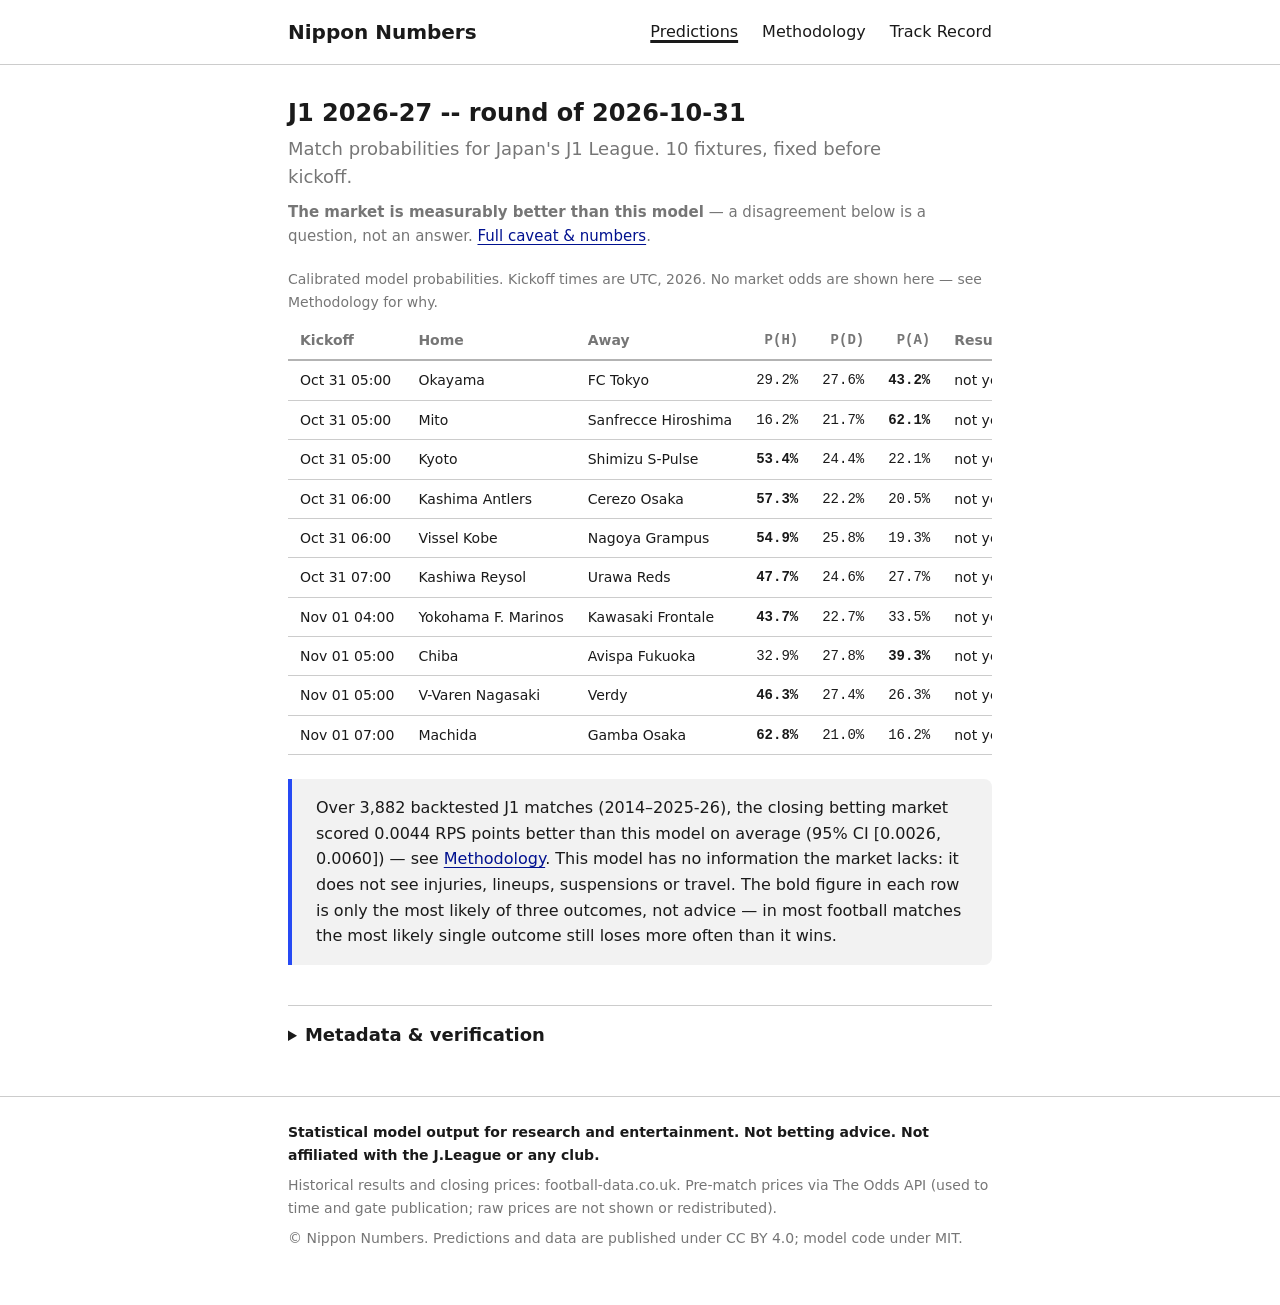
==== site/index.html @ a28feed7 "site: rebuild for the new round" ====
<!doctype html>
<html lang="en">
<head>
<meta charset="utf-8">
<meta name="viewport" content="width=device-width, initial-scale=1">
<title>J1 2026-27 -- round of 2026-10-31 · Nippon Numbers</title>
<meta name="description" content="Pre-kickoff win/draw/loss probabilities for J1 2026-27 -- round of 2026-10-31, fixed before the matches were played and never edited afterwards.">
<link rel="stylesheet" href="style.css">
</head>
<body>
<header class="site-header">
  <div class="wrap">
    <a class="brand" href="index.html">Nippon Numbers</a>
    <nav aria-label="Main">
      <ul class="site-nav">
        <li><a href="index.html" aria-current="page">Predictions</a></li>
        <li><a href="methodology.html">Methodology</a></li>
        <li><a href="record.html">Track Record</a></li>
      </ul>
    </nav>
  </div>
</header>
<main>
  <div class="wrap">

<h1 class="page-title">J1 2026-27 -- round of 2026-10-31</h1>
<p class="lede">Match probabilities for Japan's J1 League. 10 fixtures, fixed before kickoff.
<span class="callout--inline"><strong>The market is measurably better than this model</strong> &mdash; a disagreement below is a question, not an answer. <a href="methodology.html">Full caveat &amp; numbers</a>.</span></p>
<div class="table-scroll">
<table>
<caption>Calibrated model probabilities. Kickoff times are UTC, 2026. No market odds are shown here &mdash; see Methodology for why.</caption>
<thead>
<tr>
  <th scope="col">Kickoff</th>
  <th scope="col">Home</th>
  <th scope="col">Away</th>
  <th scope="col" class="num">P(H)</th>
  <th scope="col" class="num">P(D)</th>
  <th scope="col" class="num">P(A)</th>
  <th scope="col">Result</th>
</tr>
</thead>
<tbody>
<tr>
  <td>Oct 31 05:00</td>
  <td>Okayama</td>
  <td>FC Tokyo</td>
  <td class="num">29.2%</td>
  <td class="num">27.6%</td>
  <td class="num num--max">43.2%</td>
  <td>
    not yet played
  </td>
</tr>
<tr>
  <td>Oct 31 05:00</td>
  <td>Mito</td>
  <td>Sanfrecce Hiroshima</td>
  <td class="num">16.2%</td>
  <td class="num">21.7%</td>
  <td class="num num--max">62.1%</td>
  <td>
    not yet played
  </td>
</tr>
<tr>
  <td>Oct 31 05:00</td>
  <td>Kyoto</td>
  <td>Shimizu S-Pulse</td>
  <td class="num num--max">53.4%</td>
  <td class="num">24.4%</td>
  <td class="num">22.1%</td>
  <td>
    not yet played
  </td>
</tr>
<tr>
  <td>Oct 31 06:00</td>
  <td>Kashima Antlers</td>
  <td>Cerezo Osaka</td>
  <td class="num num--max">57.3%</td>
  <td class="num">22.2%</td>
  <td class="num">20.5%</td>
  <td>
    not yet played
  </td>
</tr>
<tr>
  <td>Oct 31 06:00</td>
  <td>Vissel Kobe</td>
  <td>Nagoya Grampus</td>
  <td class="num num--max">54.9%</td>
  <td class="num">25.8%</td>
  <td class="num">19.3%</td>
  <td>
    not yet played
  </td>
</tr>
<tr>
  <td>Oct 31 07:00</td>
  <td>Kashiwa Reysol</td>
  <td>Urawa Reds</td>
  <td class="num num--max">47.7%</td>
  <td class="num">24.6%</td>
  <td class="num">27.7%</td>
  <td>
    not yet played
  </td>
</tr>
<tr>
  <td>Nov 01 04:00</td>
  <td>Yokohama F. Marinos</td>
  <td>Kawasaki Frontale</td>
  <td class="num num--max">43.7%</td>
  <td class="num">22.7%</td>
  <td class="num">33.5%</td>
  <td>
    not yet played
  </td>
</tr>
<tr>
  <td>Nov 01 05:00</td>
  <td>Chiba</td>
  <td>Avispa Fukuoka</td>
  <td class="num">32.9%</td>
  <td class="num">27.8%</td>
  <td class="num num--max">39.3%</td>
  <td>
    not yet played
  </td>
</tr>
<tr>
  <td>Nov 01 05:00</td>
  <td>V-Varen Nagasaki</td>
  <td>Verdy</td>
  <td class="num num--max">46.3%</td>
  <td class="num">27.4%</td>
  <td class="num">26.3%</td>
  <td>
    not yet played
  </td>
</tr>
<tr>
  <td>Nov 01 07:00</td>
  <td>Machida</td>
  <td>Gamba Osaka</td>
  <td class="num num--max">62.8%</td>
  <td class="num">21.0%</td>
  <td class="num">16.2%</td>
  <td>
    not yet played
  </td>
</tr>
</tbody>
</table>
</div>


<div class="callout">
  <p>Over 3,882 backtested J1 matches (2014&ndash;2025-26), the closing betting market scored 0.0044 RPS points better than this model on average (95% CI [0.0026, 0.0060]) &mdash; see <a href="methodology.html">Methodology</a>. This model has no information the market lacks: it does not see injuries, lineups, suspensions or travel. The bold figure in each row is only the most likely of three outcomes, not advice &mdash; in most football matches the most likely single outcome still loses more often than it wins.</p>
</div>

<details class="meta-details">
  <summary><h2>Metadata &amp; verification</h2></summary>

  <dl class="meta">
    <dt>Published (UTC)</dt><dd>2026-10-29 09:15 UTC</dd>
    <dt>Trained as of (UTC)</dt><dd>2026-10-29 09:15 UTC</dd>
    <dt>Model version</dt><dd>footy-ev-phase2-dc-tb-v1</dd>
    <dt>params_hash</dt><dd>ea317b1dbde414553b28ff026b02ecdc2ba3b088e5d242b6cff416d721ed3f7f</dd>
    <dt>File SHA-256</dt><dd>1524119309dd2db49e1fa998d2854b8e7589a20c66ff863aa965571010764156</dd>
    <dt>Market snapshot SHA-256</dt><dd>e24027e794e6a63579021c7246717bdf58c4a7eb32b53820f5a111929600a16f</dd>
    <dt>Training window</dt><dd>1872 matches, 29 teams, since 2021</dd>
    <dt>Publish gate</dt>
    <dd>
      <span class="badge badge--ok">PASS</span>
    </dd>
  </dl>

  <h3>How to verify</h3>
  <p>
    This file is committed as <code>predictions/j1_2026_2026-10-31.json</code> in the project's
    git repository, with the SHA-256 shown above. On its own, a git commit
    timestamp is <strong>not</strong> strong third-party evidence that a
    prediction existed before kickoff &mdash; the author can set it to any date.
    Independent timestamping (OpenTimestamps), Wayback Machine archiving and a
    GitHub Actions server-time witness are part of this project's published
    plan for closing that gap (design document, section&nbsp;3) and are not yet
    wired into this build. Until they are, verify what you can today: recompute
    the SHA-256 of the committed file yourself and confirm it matches the value
    above, and read the raw JSON &mdash; nothing on this page is derived from
    anything else.
  </p>
</details>

  </div>
</main>
<footer class="site-footer">
  <div class="wrap">
    <p class="disclaimer">Statistical model output for research and entertainment. Not betting advice. Not affiliated with the J.League or any club.</p>
    <p class="attribution">Historical results and closing prices: football-data.co.uk. Pre-match prices via The Odds API (used to time and gate publication; raw prices are not shown or redistributed).</p>
    <p>&copy; Nippon Numbers. Predictions and data are published under CC BY 4.0; model code under MIT.</p>
  </div>
</footer>
</body>
</html>
---- site/style.css ----
/*
 * Nippon Numbers -- hand-written CSS, no framework (DESIGN_SITE.md 2.1).
 *
 * The custom-property block below transcribes a subset of the Digital
 * Agency (デジタル庁) Design System tokens -- color primitives, semantic
 * success/error/warning colors, font family, font-size/line-height scale,
 * border-radius scale and the focus-visible treatment -- from
 * @digital-go-jp/design-tokens and design-system-example-components-html
 * (both MIT licensed; see THIRD_PARTY_NOTICES.md at the repo root). Chosen
 * for its accessibility-first, high-contrast character, which reads as
 * "trustworthy and legible" rather than decorative -- the same register
 * this site's honesty-over-marketing positioning needs (DESIGN_SITE.md
 * 1.1). Nothing here reuses any Digital Agency logo, emblem or "government
 * site" chrome -- only the raw design tokens.
 *
 * Semantic role variables (surface/text/border/link roles below the token
 * block) and the dark-mode remap are this project's own -- the DADS token
 * package ships primitives, not a public light/dark role system.
 */

:root {
  /* -- DADS primitives (subset actually used) ------------------------- */
  --dads-blue-50: #e8f1fe;
  --dads-blue-100: #d9e6ff;
  --dads-blue-200: #c5d7fb;
  --dads-blue-300: #9db7f9;
  --dads-blue-700: #264af4;
  --dads-blue-800: #0031d8;
  --dads-blue-900: #0017c1;
  --dads-blue-1000: #00118f;
  --dads-light-blue-300: #97d3ff;
  --dads-light-blue-400: #57b8ff;
  --dads-magenta-900: #8b008b;
  --dads-orange-800: #c74700;
  --dads-yellow-300: #ffd43d;
  --dads-green-600: #259d63;
  --dads-green-800: #197a4b;
  --dads-red-800: #ec0000;
  --dads-red-900: #ce0000;
  --dads-white: #ffffff;
  --dads-black: #000000;
  --dads-gray-50: #f2f2f2;
  --dads-gray-100: #e6e6e6;
  --dads-gray-200: #cccccc;
  --dads-gray-300: #b3b3b3;
  --dads-gray-536: #767676; /* WCAG AA (4.5:1) minimum-contrast gray on white */
  --dads-gray-700: #4d4d4d;
  --dads-gray-800: #333333;
  --dads-gray-900: #1a1a1a;

  --font-family-sans: "Noto Sans", -apple-system, BlinkMacSystemFont, "Segoe UI",
    system-ui, "Hiragino Sans", sans-serif;
  --font-family-mono: "Noto Sans Mono", ui-monospace, SFMono-Regular, Menlo, Consolas,
    monospace;

  --font-size-14: 0.875rem;
  --font-size-16: 1rem;
  --font-size-18: 1.125rem;
  --font-size-20: 1.25rem;
  --font-size-24: 1.5rem;
  --font-size-28: 1.75rem;
  --font-size-32: 2rem;
  --font-size-36: 2.25rem;

  --line-height-140: 1.4;
  --line-height-150: 1.5;
  --line-height-160: 1.6;
  --line-height-170: 1.7;

  --radius-4: 0.25rem;
  --radius-8: 0.5rem;
  --radius-12: 0.75rem;

  --elevation-1: 0 2px 8px 1px rgba(0, 0, 0, 0.1), 0 1px 5px 0 rgba(0, 0, 0, 0.3);

  /* -- spacing scale (this project's own, not a published DADS token) - */
  --space-1: 0.25rem;
  --space-2: 0.5rem;
  --space-3: 0.75rem;
  --space-4: 1rem;
  --space-6: 1.5rem;
  --space-8: 2rem;
  --space-12: 3rem;

  /* -- semantic roles (light, default) --------------------------------- */
  --color-bg: var(--dads-white);
  --color-surface: var(--dads-gray-50);
  --color-surface-raised: var(--dads-white);
  --color-text: var(--dads-gray-900);
  --color-text-muted: var(--dads-gray-536);
  --color-border: var(--dads-gray-200);
  --color-border-strong: var(--dads-gray-300);
  --color-link: var(--dads-blue-1000);
  --color-link-hover: var(--dads-blue-900);
  --color-link-visited: var(--dads-magenta-900);
  --color-link-active: var(--dads-orange-800);
  --color-accent: var(--dads-blue-700);
  --color-success: var(--dads-green-800);
  --color-error: var(--dads-red-900);
  --color-warning-bg: #fff8e0;
  --color-warning-text: #6e5600;
  --color-focus-ring: var(--dads-black);
  --color-focus-bg: var(--dads-yellow-300);
  --shadow-card: var(--elevation-1);
}

@media (prefers-color-scheme: dark) {
  :root:not([data-theme="light"]) {
    --color-bg: #16181c;
    --color-surface: #1f2226;
    --color-surface-raised: #24272c;
    --color-text: #f0f0f0;
    --color-text-muted: #b3b3b3;
    --color-border: #3a3d42;
    --color-border-strong: #4d4d4d;
    --color-link: var(--dads-light-blue-300);
    --color-link-hover: var(--dads-light-blue-400);
    --color-link-visited: #d9a3ff;
    --color-link-active: #ffb066;
    --color-accent: var(--dads-light-blue-300);
    --color-success: #6bd19b;
    --color-error: #ff9c9c;
    --color-warning-bg: #3a3216;
    --color-warning-text: #f5dd8f;
    --color-focus-ring: var(--dads-white);
    --shadow-card: none;
  }
}

*,
*::before,
*::after {
  box-sizing: border-box;
}

html {
  font-family: var(--font-family-sans);
  color-scheme: light dark;
}

body {
  margin: 0;
  background: var(--color-bg);
  color: var(--color-text);
  font-size: var(--font-size-16);
  line-height: var(--line-height-160);
  -webkit-font-smoothing: antialiased;
}

/* WCAG 2.4.7-conformant focus style, transcribed from DADS's
   :focus-visible rule (4px solid ring + offset + yellow halo). */
:focus-visible {
  outline: 4px solid var(--color-focus-ring);
  outline-offset: 2px;
  border-radius: var(--radius-4);
  box-shadow: 0 0 0 2px var(--color-focus-bg);
}

a {
  color: var(--color-link);
  text-decoration: underline;
  text-decoration-thickness: 0.0625rem;
  text-underline-offset: 0.1875rem;
}

a:visited {
  color: var(--color-link-visited);
}

a:hover {
  color: var(--color-link-hover);
  text-decoration-thickness: 0.1875rem;
}

a:active {
  color: var(--color-link-active);
}

h1,
h2,
h3 {
  line-height: var(--line-height-140);
  font-weight: 700;
}

h1 {
  font-size: var(--font-size-32);
  margin: 0 0 var(--space-2);
}

h2 {
  font-size: var(--font-size-24);
  margin: var(--space-8) 0 var(--space-3);
}

h3 {
  font-size: var(--font-size-18);
  margin: var(--space-6) 0 var(--space-2);
}

p {
  margin: 0 0 var(--space-4);
}

code,
pre,
.mono {
  font-family: var(--font-family-mono);
  font-size: 0.9em;
}

.wrap {
  max-width: 46rem;
  margin: 0 auto;
  padding: 0 var(--space-4);
}

/* -- header / nav ------------------------------------------------------ */
.site-header {
  border-bottom: 1px solid var(--color-border);
}

.site-header .wrap {
  display: flex;
  flex-wrap: wrap;
  align-items: center;
  justify-content: space-between;
  gap: var(--space-3);
  padding-top: var(--space-4);
  padding-bottom: var(--space-4);
}

.brand {
  font-weight: 700;
  font-size: var(--font-size-20);
  color: var(--color-text);
  text-decoration: none;
}

.brand:hover {
  color: var(--color-text);
  text-decoration: underline;
}

.site-nav {
  display: flex;
  gap: var(--space-6);
  list-style: none;
  margin: 0;
  padding: 0;
}

.site-nav a {
  color: var(--color-text);
  text-decoration: none;
  font-size: var(--font-size-16);
}

.site-nav a:hover,
.site-nav a[aria-current="page"] {
  text-decoration: underline;
  text-decoration-thickness: 0.1875rem;
}

/* -- main content -------------------------------------------------------*/
main {
  padding: var(--space-8) 0 var(--space-12);
}

.lede {
  font-size: var(--font-size-18);
  color: var(--color-text-muted);
  max-width: 40rem;
}

.card {
  background: var(--color-surface-raised);
  border: 1px solid var(--color-border);
  border-radius: var(--radius-8);
  box-shadow: var(--shadow-card);
  padding: var(--space-6);
  margin: var(--space-6) 0;
}

.card--muted {
  background: var(--color-surface);
  box-shadow: none;
}

.callout {
  border-left: 4px solid var(--color-accent);
  background: var(--color-surface);
  padding: var(--space-4) var(--space-6);
  margin: var(--space-6) 0;
  border-radius: 0 var(--radius-8) var(--radius-8) 0;
}

.callout p:last-child {
  margin-bottom: 0;
}

.notice {
  border-left: 4px solid var(--color-warning-text);
  background: var(--color-warning-bg);
  color: var(--color-warning-text);
  padding: var(--space-4) var(--space-6);
  margin: var(--space-6) 0;
  border-radius: 0 var(--radius-8) var(--radius-8) 0;
}

.notice a {
  color: inherit;
}

.badge {
  display: inline-block;
  font-size: var(--font-size-14);
  font-weight: 700;
  padding: 0.125rem var(--space-2);
  border-radius: var(--radius-4);
  border: 1px solid currentColor;
}

.badge--ok {
  color: var(--color-success);
}

.badge--warn {
  color: var(--color-warning-text);
}

/* -- tables -------------------------------------------------------------*/
.table-scroll {
  overflow-x: auto;
  margin: var(--space-4) 0;
}

table {
  border-collapse: collapse;
  width: 100%;
  font-size: var(--font-size-14);
}

caption {
  text-align: left;
  font-size: var(--font-size-14);
  color: var(--color-text-muted);
  margin-bottom: var(--space-2);
}

th,
td {
  text-align: left;
  padding: var(--space-2) var(--space-3);
  border-bottom: 1px solid var(--color-border);
  white-space: nowrap;
}

th {
  font-weight: 700;
  color: var(--color-text-muted);
  border-bottom: 2px solid var(--color-border-strong);
}

td.num,
th.num {
  text-align: right;
  font-family: var(--font-family-mono);
}

/* -- metadata key/value list --------------------------------------------*/
dl.meta {
  display: grid;
  grid-template-columns: max-content 1fr;
  gap: var(--space-2) var(--space-4);
  margin: var(--space-4) 0;
  font-size: var(--font-size-14);
}

dl.meta dt {
  color: var(--color-text-muted);
}

dl.meta dd {
  margin: 0;
  font-family: var(--font-family-mono);
  overflow-wrap: anywhere;
}

/* -- footer ---------------------------------------------------------- */
.site-footer {
  border-top: 1px solid var(--color-border);
  padding: var(--space-6) 0 var(--space-12);
  color: var(--color-text-muted);
  font-size: var(--font-size-14);
}

.site-footer p {
  margin: 0 0 var(--space-2);
}

.site-footer .disclaimer {
  font-weight: 700;
  color: var(--color-text);
}

@media (max-width: 30rem) {
  h1 {
    font-size: var(--font-size-28);
  }
}

/* Collapsed metadata block at the foot of the predictions page */
.meta-details { margin-top: 2.5rem; border-top: 1px solid var(--color-border, #767676); padding-top: 1rem; }
.meta-details summary { cursor: pointer; }
.meta-details summary h2 { display: inline; font-size: 1.125rem; }

/* Fixtures-first layout: compact header, table is the hero */
.page-title { font-size: 1.5rem; margin-bottom: 0.25rem; }
.lede { margin-bottom: 1.25rem; }
.callout--inline { display: block; margin-top: 0.5rem; font-size: 0.9375rem; }
.num--max { font-weight: 700; background: rgba(255, 255, 255, 0.06); }
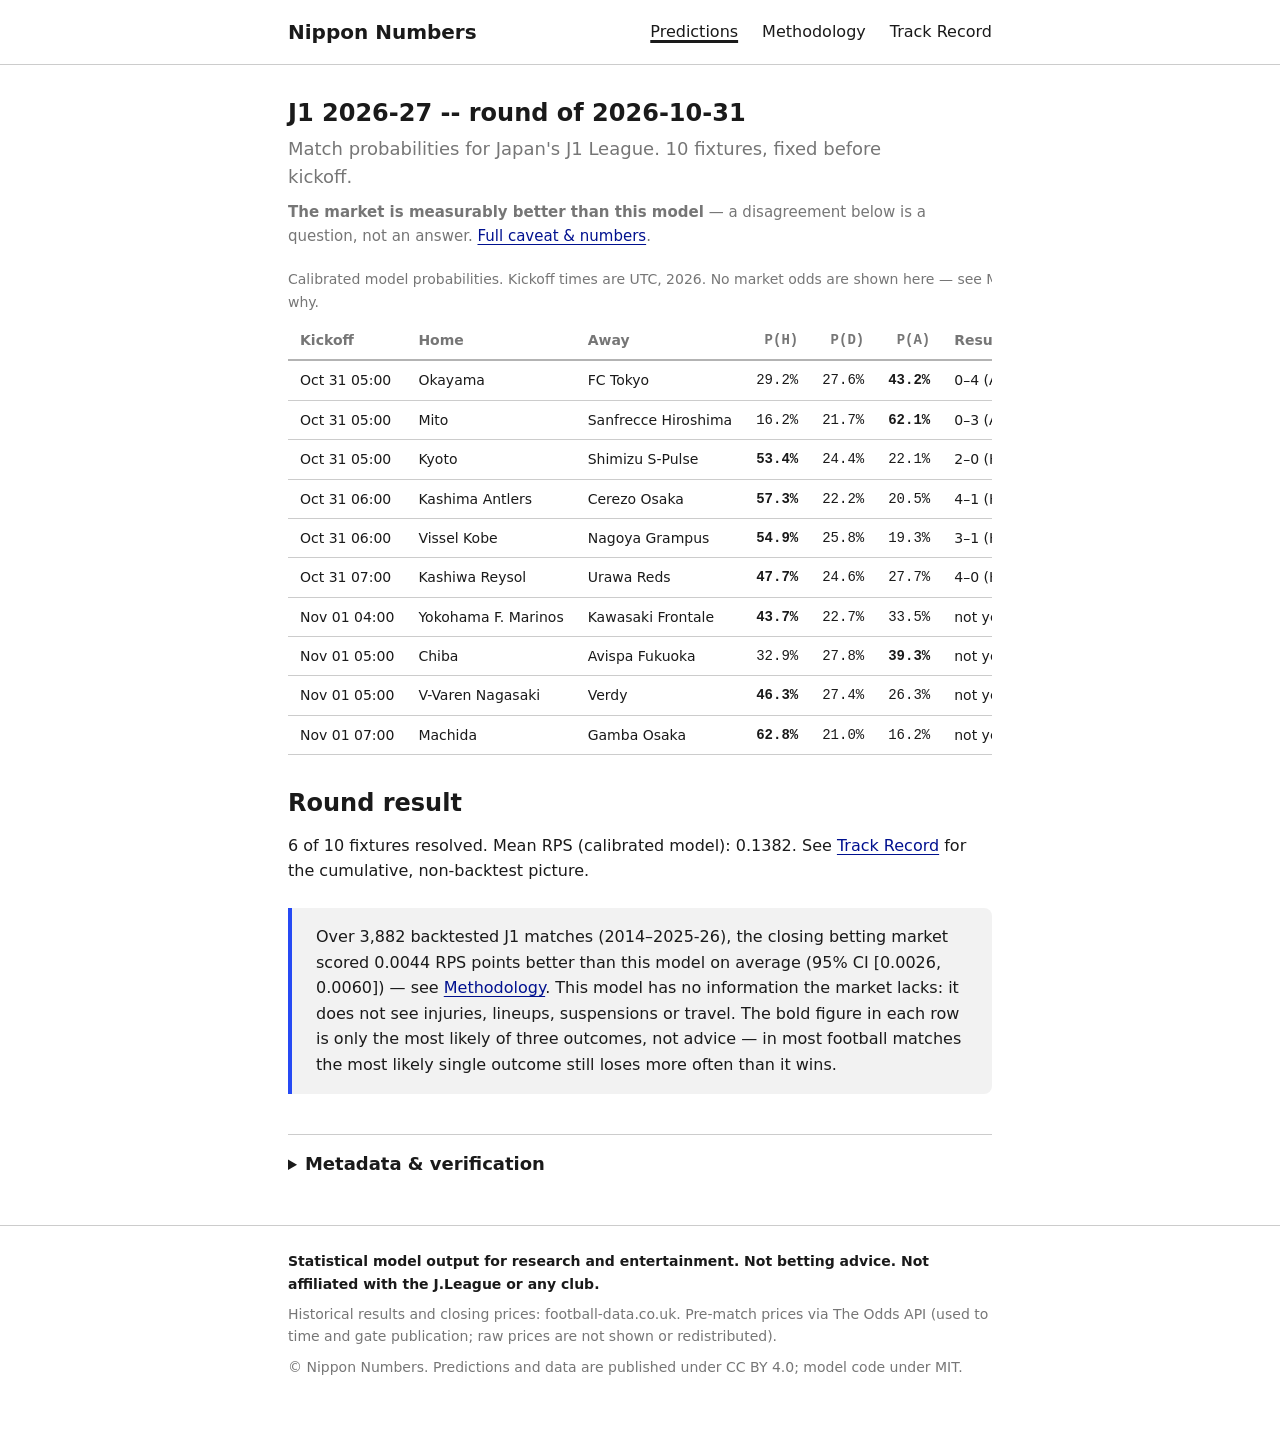
==== commit 848c272c: "results: provisional scores from the odds API" ====
--- a/site/index.html
+++ b/site/index.html
@@ -49,7 +49,8 @@
   <td class="num">27.6%</td>
   <td class="num num--max">43.2%</td>
   <td>
-    not yet played
+    0&ndash;4 (A)
+    &middot; provisional
   </td>
 </tr>
 <tr>
@@ -60,7 +61,8 @@
   <td class="num">21.7%</td>
   <td class="num num--max">62.1%</td>
   <td>
-    not yet played
+    0&ndash;3 (A)
+    &middot; provisional
   </td>
 </tr>
 <tr>
@@ -71,7 +73,8 @@
   <td class="num">24.4%</td>
   <td class="num">22.1%</td>
   <td>
-    not yet played
+    2&ndash;0 (H)
+    &middot; provisional
   </td>
 </tr>
 <tr>
@@ -82,7 +85,8 @@
   <td class="num">22.2%</td>
   <td class="num">20.5%</td>
   <td>
-    not yet played
+    4&ndash;1 (H)
+    &middot; provisional
   </td>
 </tr>
 <tr>
@@ -93,7 +97,8 @@
   <td class="num">25.8%</td>
   <td class="num">19.3%</td>
   <td>
-    not yet played
+    3&ndash;1 (H)
+    &middot; provisional
   </td>
 </tr>
 <tr>
@@ -104,7 +109,8 @@
   <td class="num">24.6%</td>
   <td class="num">27.7%</td>
   <td>
-    not yet played
+    4&ndash;0 (H)
+    &middot; provisional
   </td>
 </tr>
 <tr>
@@ -155,6 +161,12 @@
 </table>
 </div>
 
+<h2>Round result</h2>
+<p>
+  6 of 10 fixtures resolved.
+  Mean RPS (calibrated model): 0.1382.
+  See <a href="record.html">Track Record</a> for the cumulative, non-backtest picture.
+</p>
 
 <div class="callout">
   <p>Over 3,882 backtested J1 matches (2014&ndash;2025-26), the closing betting market scored 0.0044 RPS points better than this model on average (95% CI [0.0026, 0.0060]) &mdash; see <a href="methodology.html">Methodology</a>. This model has no information the market lacks: it does not see injuries, lineups, suspensions or travel. The bold figure in each row is only the most likely of three outcomes, not advice &mdash; in most football matches the most likely single outcome still loses more often than it wins.</p>
@@ -168,7 +180,7 @@
     <dt>Trained as of (UTC)</dt><dd>2026-10-29 09:15 UTC</dd>
     <dt>Model version</dt><dd>footy-ev-phase2-dc-tb-v1</dd>
     <dt>params_hash</dt><dd>ea317b1dbde414553b28ff026b02ecdc2ba3b088e5d242b6cff416d721ed3f7f</dd>
-    <dt>File SHA-256</dt><dd>1524119309dd2db49e1fa998d2854b8e7589a20c66ff863aa965571010764156</dd>
+    <dt>File SHA-256</dt><dd>3a27c918fed7eff9431653be582a8187f87d4354e4a82d268a41e8644cbb0cd3</dd>
     <dt>Market snapshot SHA-256</dt><dd>e24027e794e6a63579021c7246717bdf58c4a7eb32b53820f5a111929600a16f</dd>
     <dt>Training window</dt><dd>1872 matches, 29 teams, since 2021</dd>
     <dt>Publish gate</dt>
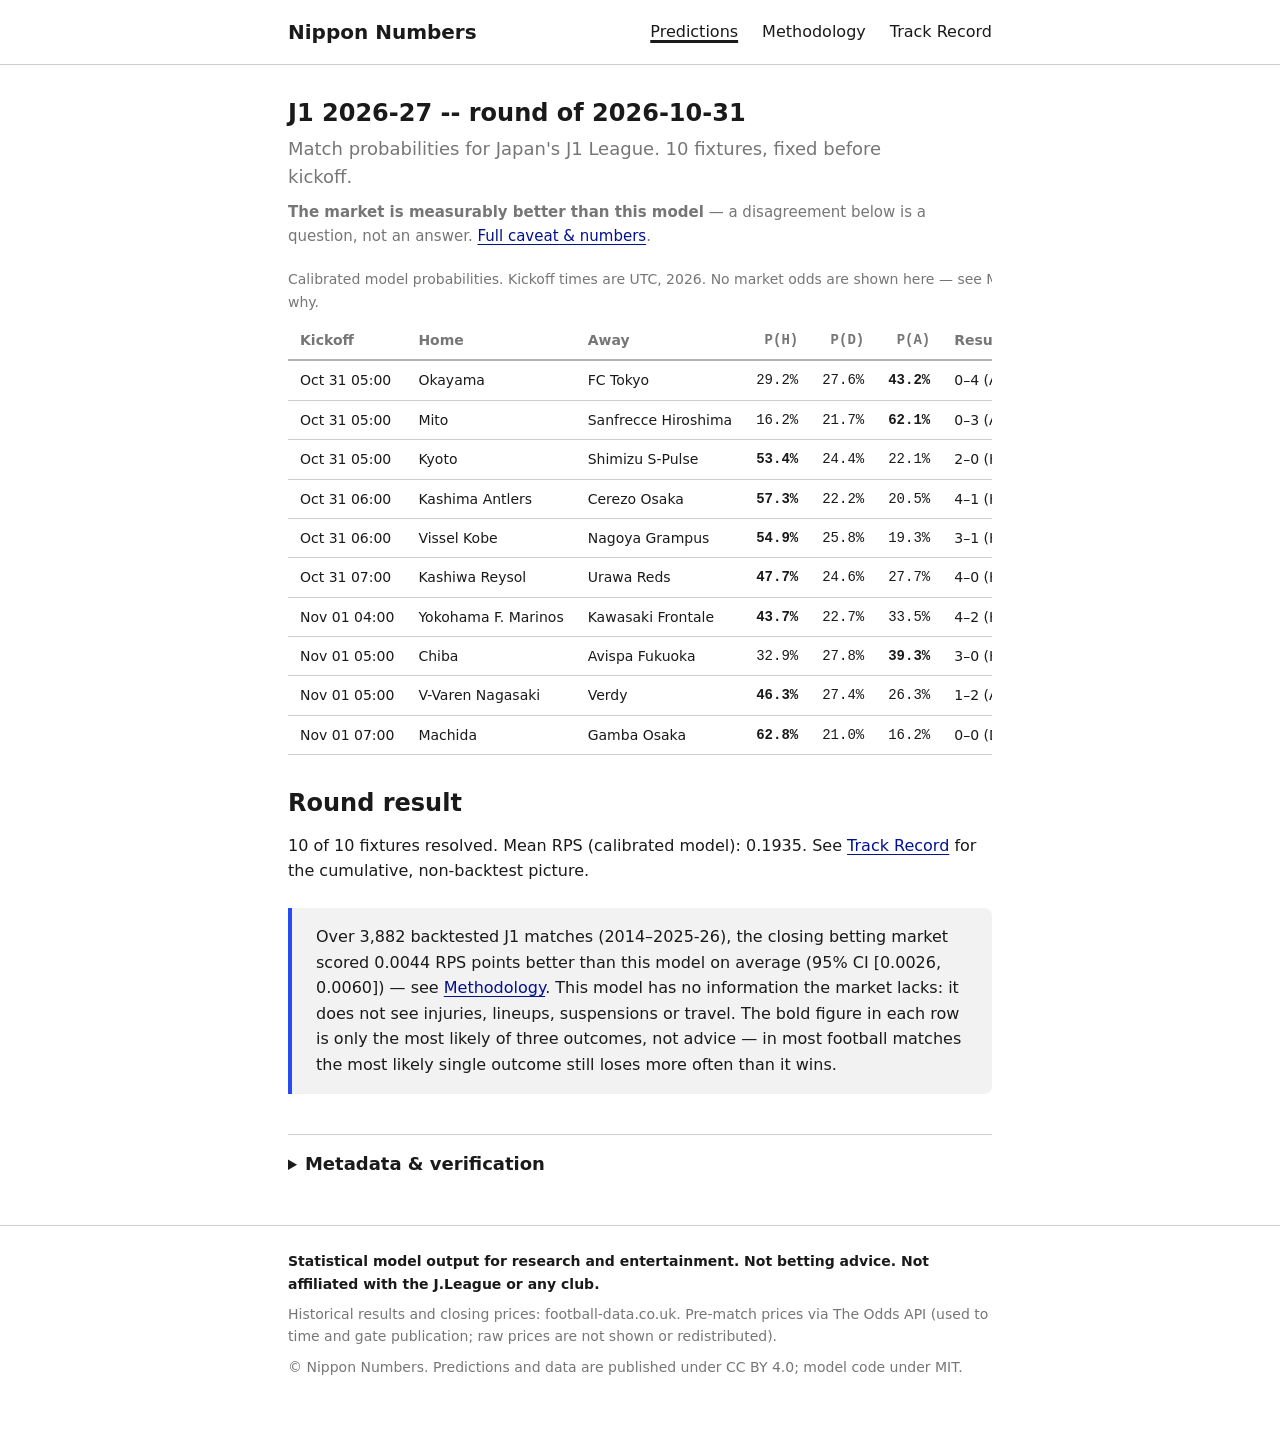
==== commit 2cfc4d71: "results: provisional scores from the odds API" ====
--- a/site/index.html
+++ b/site/index.html
@@ -121,7 +121,8 @@
   <td class="num">22.7%</td>
   <td class="num">33.5%</td>
   <td>
-    not yet played
+    4&ndash;2 (H)
+    &middot; provisional
   </td>
 </tr>
 <tr>
@@ -132,7 +133,8 @@
   <td class="num">27.8%</td>
   <td class="num num--max">39.3%</td>
   <td>
-    not yet played
+    3&ndash;0 (H)
+    &middot; provisional
   </td>
 </tr>
 <tr>
@@ -143,7 +145,8 @@
   <td class="num">27.4%</td>
   <td class="num">26.3%</td>
   <td>
-    not yet played
+    1&ndash;2 (A)
+    &middot; provisional
   </td>
 </tr>
 <tr>
@@ -154,7 +157,8 @@
   <td class="num">21.0%</td>
   <td class="num">16.2%</td>
   <td>
-    not yet played
+    0&ndash;0 (D)
+    &middot; provisional
   </td>
 </tr>
 </tbody>
@@ -163,8 +167,8 @@
 
 <h2>Round result</h2>
 <p>
-  6 of 10 fixtures resolved.
-  Mean RPS (calibrated model): 0.1382.
+  10 of 10 fixtures resolved.
+  Mean RPS (calibrated model): 0.1935.
   See <a href="record.html">Track Record</a> for the cumulative, non-backtest picture.
 </p>
 
@@ -180,7 +184,7 @@
     <dt>Trained as of (UTC)</dt><dd>2026-10-29 09:15 UTC</dd>
     <dt>Model version</dt><dd>footy-ev-phase2-dc-tb-v1</dd>
     <dt>params_hash</dt><dd>ea317b1dbde414553b28ff026b02ecdc2ba3b088e5d242b6cff416d721ed3f7f</dd>
-    <dt>File SHA-256</dt><dd>3a27c918fed7eff9431653be582a8187f87d4354e4a82d268a41e8644cbb0cd3</dd>
+    <dt>File SHA-256</dt><dd>de82c41d0081c2bfe45a7e8707a9451576baf85063ba42c0d558fc043de232ad</dd>
     <dt>Market snapshot SHA-256</dt><dd>e24027e794e6a63579021c7246717bdf58c4a7eb32b53820f5a111929600a16f</dd>
     <dt>Training window</dt><dd>1872 matches, 29 teams, since 2021</dd>
     <dt>Publish gate</dt>
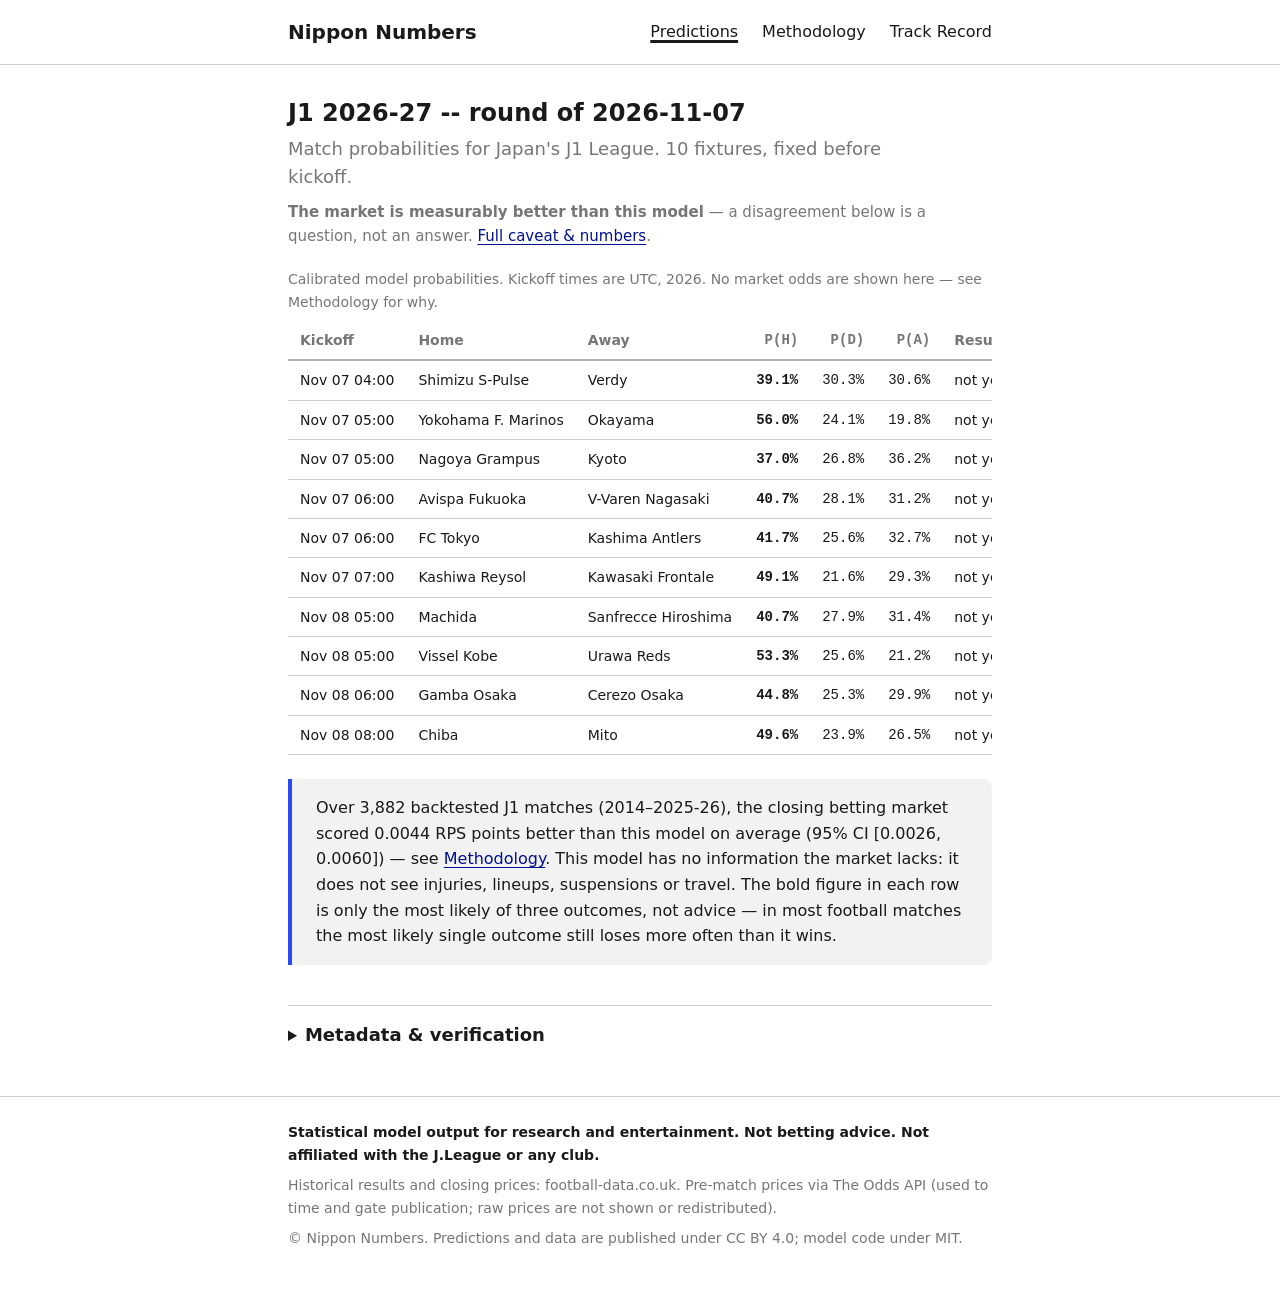
==== commit 67a67b42: "site: rebuild for the new round" ====
--- a/site/index.html
+++ b/site/index.html
@@ -3,8 +3,8 @@
 <head>
 <meta charset="utf-8">
 <meta name="viewport" content="width=device-width, initial-scale=1">
-<title>J1 2026-27 -- round of 2026-10-31 · Nippon Numbers</title>
-<meta name="description" content="Pre-kickoff win/draw/loss probabilities for J1 2026-27 -- round of 2026-10-31, fixed before the matches were played and never edited afterwards.">
+<title>J1 2026-27 -- round of 2026-11-07 · Nippon Numbers</title>
+<meta name="description" content="Pre-kickoff win/draw/loss probabilities for J1 2026-27 -- round of 2026-11-07, fixed before the matches were played and never edited afterwards.">
 <link rel="stylesheet" href="style.css">
 </head>
 <body>
@@ -23,7 +23,7 @@
 <main>
   <div class="wrap">
 
-<h1 class="page-title">J1 2026-27 -- round of 2026-10-31</h1>
+<h1 class="page-title">J1 2026-27 -- round of 2026-11-07</h1>
 <p class="lede">Match probabilities for Japan's J1 League. 10 fixtures, fixed before kickoff.
 <span class="callout--inline"><strong>The market is measurably better than this model</strong> &mdash; a disagreement below is a question, not an answer. <a href="methodology.html">Full caveat &amp; numbers</a>.</span></p>
 <div class="table-scroll">
@@ -42,135 +42,119 @@
 </thead>
 <tbody>
 <tr>
-  <td>Oct 31 05:00</td>
+  <td>Nov 07 04:00</td>
+  <td>Shimizu S-Pulse</td>
+  <td>Verdy</td>
+  <td class="num num--max">39.1%</td>
+  <td class="num">30.3%</td>
+  <td class="num">30.6%</td>
+  <td>
+    not yet played
+  </td>
+</tr>
+<tr>
+  <td>Nov 07 05:00</td>
+  <td>Yokohama F. Marinos</td>
   <td>Okayama</td>
+  <td class="num num--max">56.0%</td>
+  <td class="num">24.1%</td>
+  <td class="num">19.8%</td>
+  <td>
+    not yet played
+  </td>
+</tr>
+<tr>
+  <td>Nov 07 05:00</td>
+  <td>Nagoya Grampus</td>
+  <td>Kyoto</td>
+  <td class="num num--max">37.0%</td>
+  <td class="num">26.8%</td>
+  <td class="num">36.2%</td>
+  <td>
+    not yet played
+  </td>
+</tr>
+<tr>
+  <td>Nov 07 06:00</td>
+  <td>Avispa Fukuoka</td>
+  <td>V-Varen Nagasaki</td>
+  <td class="num num--max">40.7%</td>
+  <td class="num">28.1%</td>
+  <td class="num">31.2%</td>
+  <td>
+    not yet played
+  </td>
+</tr>
+<tr>
+  <td>Nov 07 06:00</td>
   <td>FC Tokyo</td>
-  <td class="num">29.2%</td>
-  <td class="num">27.6%</td>
-  <td class="num num--max">43.2%</td>
-  <td>
-    0&ndash;4 (A)
-    &middot; provisional
-  </td>
-</tr>
-<tr>
-  <td>Oct 31 05:00</td>
+  <td>Kashima Antlers</td>
+  <td class="num num--max">41.7%</td>
+  <td class="num">25.6%</td>
+  <td class="num">32.7%</td>
+  <td>
+    not yet played
+  </td>
+</tr>
+<tr>
+  <td>Nov 07 07:00</td>
+  <td>Kashiwa Reysol</td>
+  <td>Kawasaki Frontale</td>
+  <td class="num num--max">49.1%</td>
+  <td class="num">21.6%</td>
+  <td class="num">29.3%</td>
+  <td>
+    not yet played
+  </td>
+</tr>
+<tr>
+  <td>Nov 08 05:00</td>
+  <td>Machida</td>
+  <td>Sanfrecce Hiroshima</td>
+  <td class="num num--max">40.7%</td>
+  <td class="num">27.9%</td>
+  <td class="num">31.4%</td>
+  <td>
+    not yet played
+  </td>
+</tr>
+<tr>
+  <td>Nov 08 05:00</td>
+  <td>Vissel Kobe</td>
+  <td>Urawa Reds</td>
+  <td class="num num--max">53.3%</td>
+  <td class="num">25.6%</td>
+  <td class="num">21.2%</td>
+  <td>
+    not yet played
+  </td>
+</tr>
+<tr>
+  <td>Nov 08 06:00</td>
+  <td>Gamba Osaka</td>
+  <td>Cerezo Osaka</td>
+  <td class="num num--max">44.8%</td>
+  <td class="num">25.3%</td>
+  <td class="num">29.9%</td>
+  <td>
+    not yet played
+  </td>
+</tr>
+<tr>
+  <td>Nov 08 08:00</td>
+  <td>Chiba</td>
   <td>Mito</td>
-  <td>Sanfrecce Hiroshima</td>
-  <td class="num">16.2%</td>
-  <td class="num">21.7%</td>
-  <td class="num num--max">62.1%</td>
-  <td>
-    0&ndash;3 (A)
-    &middot; provisional
-  </td>
-</tr>
-<tr>
-  <td>Oct 31 05:00</td>
-  <td>Kyoto</td>
-  <td>Shimizu S-Pulse</td>
-  <td class="num num--max">53.4%</td>
-  <td class="num">24.4%</td>
-  <td class="num">22.1%</td>
-  <td>
-    2&ndash;0 (H)
-    &middot; provisional
-  </td>
-</tr>
-<tr>
-  <td>Oct 31 06:00</td>
-  <td>Kashima Antlers</td>
-  <td>Cerezo Osaka</td>
-  <td class="num num--max">57.3%</td>
-  <td class="num">22.2%</td>
-  <td class="num">20.5%</td>
-  <td>
-    4&ndash;1 (H)
-    &middot; provisional
-  </td>
-</tr>
-<tr>
-  <td>Oct 31 06:00</td>
-  <td>Vissel Kobe</td>
-  <td>Nagoya Grampus</td>
-  <td class="num num--max">54.9%</td>
-  <td class="num">25.8%</td>
-  <td class="num">19.3%</td>
-  <td>
-    3&ndash;1 (H)
-    &middot; provisional
-  </td>
-</tr>
-<tr>
-  <td>Oct 31 07:00</td>
-  <td>Kashiwa Reysol</td>
-  <td>Urawa Reds</td>
-  <td class="num num--max">47.7%</td>
-  <td class="num">24.6%</td>
-  <td class="num">27.7%</td>
-  <td>
-    4&ndash;0 (H)
-    &middot; provisional
-  </td>
-</tr>
-<tr>
-  <td>Nov 01 04:00</td>
-  <td>Yokohama F. Marinos</td>
-  <td>Kawasaki Frontale</td>
-  <td class="num num--max">43.7%</td>
-  <td class="num">22.7%</td>
-  <td class="num">33.5%</td>
-  <td>
-    4&ndash;2 (H)
-    &middot; provisional
-  </td>
-</tr>
-<tr>
-  <td>Nov 01 05:00</td>
-  <td>Chiba</td>
-  <td>Avispa Fukuoka</td>
-  <td class="num">32.9%</td>
-  <td class="num">27.8%</td>
-  <td class="num num--max">39.3%</td>
-  <td>
-    3&ndash;0 (H)
-    &middot; provisional
-  </td>
-</tr>
-<tr>
-  <td>Nov 01 05:00</td>
-  <td>V-Varen Nagasaki</td>
-  <td>Verdy</td>
-  <td class="num num--max">46.3%</td>
-  <td class="num">27.4%</td>
-  <td class="num">26.3%</td>
-  <td>
-    1&ndash;2 (A)
-    &middot; provisional
-  </td>
-</tr>
-<tr>
-  <td>Nov 01 07:00</td>
-  <td>Machida</td>
-  <td>Gamba Osaka</td>
-  <td class="num num--max">62.8%</td>
-  <td class="num">21.0%</td>
-  <td class="num">16.2%</td>
-  <td>
-    0&ndash;0 (D)
-    &middot; provisional
+  <td class="num num--max">49.6%</td>
+  <td class="num">23.9%</td>
+  <td class="num">26.5%</td>
+  <td>
+    not yet played
   </td>
 </tr>
 </tbody>
 </table>
 </div>
 
-<h2>Round result</h2>
-<p>
-  10 of 10 fixtures resolved.
-  Mean RPS (calibrated model): 0.1935.
-  See <a href="record.html">Track Record</a> for the cumulative, non-backtest picture.
-</p>
 
 <div class="callout">
   <p>Over 3,882 backtested J1 matches (2014&ndash;2025-26), the closing betting market scored 0.0044 RPS points better than this model on average (95% CI [0.0026, 0.0060]) &mdash; see <a href="methodology.html">Methodology</a>. This model has no information the market lacks: it does not see injuries, lineups, suspensions or travel. The bold figure in each row is only the most likely of three outcomes, not advice &mdash; in most football matches the most likely single outcome still loses more often than it wins.</p>
@@ -180,13 +164,13 @@
   <summary><h2>Metadata &amp; verification</h2></summary>
 
   <dl class="meta">
-    <dt>Published (UTC)</dt><dd>2026-10-29 09:15 UTC</dd>
-    <dt>Trained as of (UTC)</dt><dd>2026-10-29 09:15 UTC</dd>
+    <dt>Published (UTC)</dt><dd>2026-11-05 10:15 UTC</dd>
+    <dt>Trained as of (UTC)</dt><dd>2026-11-05 10:15 UTC</dd>
     <dt>Model version</dt><dd>footy-ev-phase2-dc-tb-v1</dd>
     <dt>params_hash</dt><dd>ea317b1dbde414553b28ff026b02ecdc2ba3b088e5d242b6cff416d721ed3f7f</dd>
-    <dt>File SHA-256</dt><dd>de82c41d0081c2bfe45a7e8707a9451576baf85063ba42c0d558fc043de232ad</dd>
-    <dt>Market snapshot SHA-256</dt><dd>e24027e794e6a63579021c7246717bdf58c4a7eb32b53820f5a111929600a16f</dd>
-    <dt>Training window</dt><dd>1872 matches, 29 teams, since 2021</dd>
+    <dt>File SHA-256</dt><dd>c1cf3b6546b9dfb54cb693aa4de2ff05b2ca16d32bba9fe366f6c78b1d144c52</dd>
+    <dt>Market snapshot SHA-256</dt><dd>bca6dd0a87e54922fa2c0ed295b13189fe48d7ee4258a58770aeae2a0471f966</dd>
+    <dt>Training window</dt><dd>1882 matches, 29 teams, since 2021</dd>
     <dt>Publish gate</dt>
     <dd>
       <span class="badge badge--ok">PASS</span>
@@ -195,7 +179,7 @@
 
   <h3>How to verify</h3>
   <p>
-    This file is committed as <code>predictions/j1_2026_2026-10-31.json</code> in the project's
+    This file is committed as <code>predictions/j1_2026_2026-11-07.json</code> in the project's
     git repository, with the SHA-256 shown above. On its own, a git commit
     timestamp is <strong>not</strong> strong third-party evidence that a
     prediction existed before kickoff &mdash; the author can set it to any date.
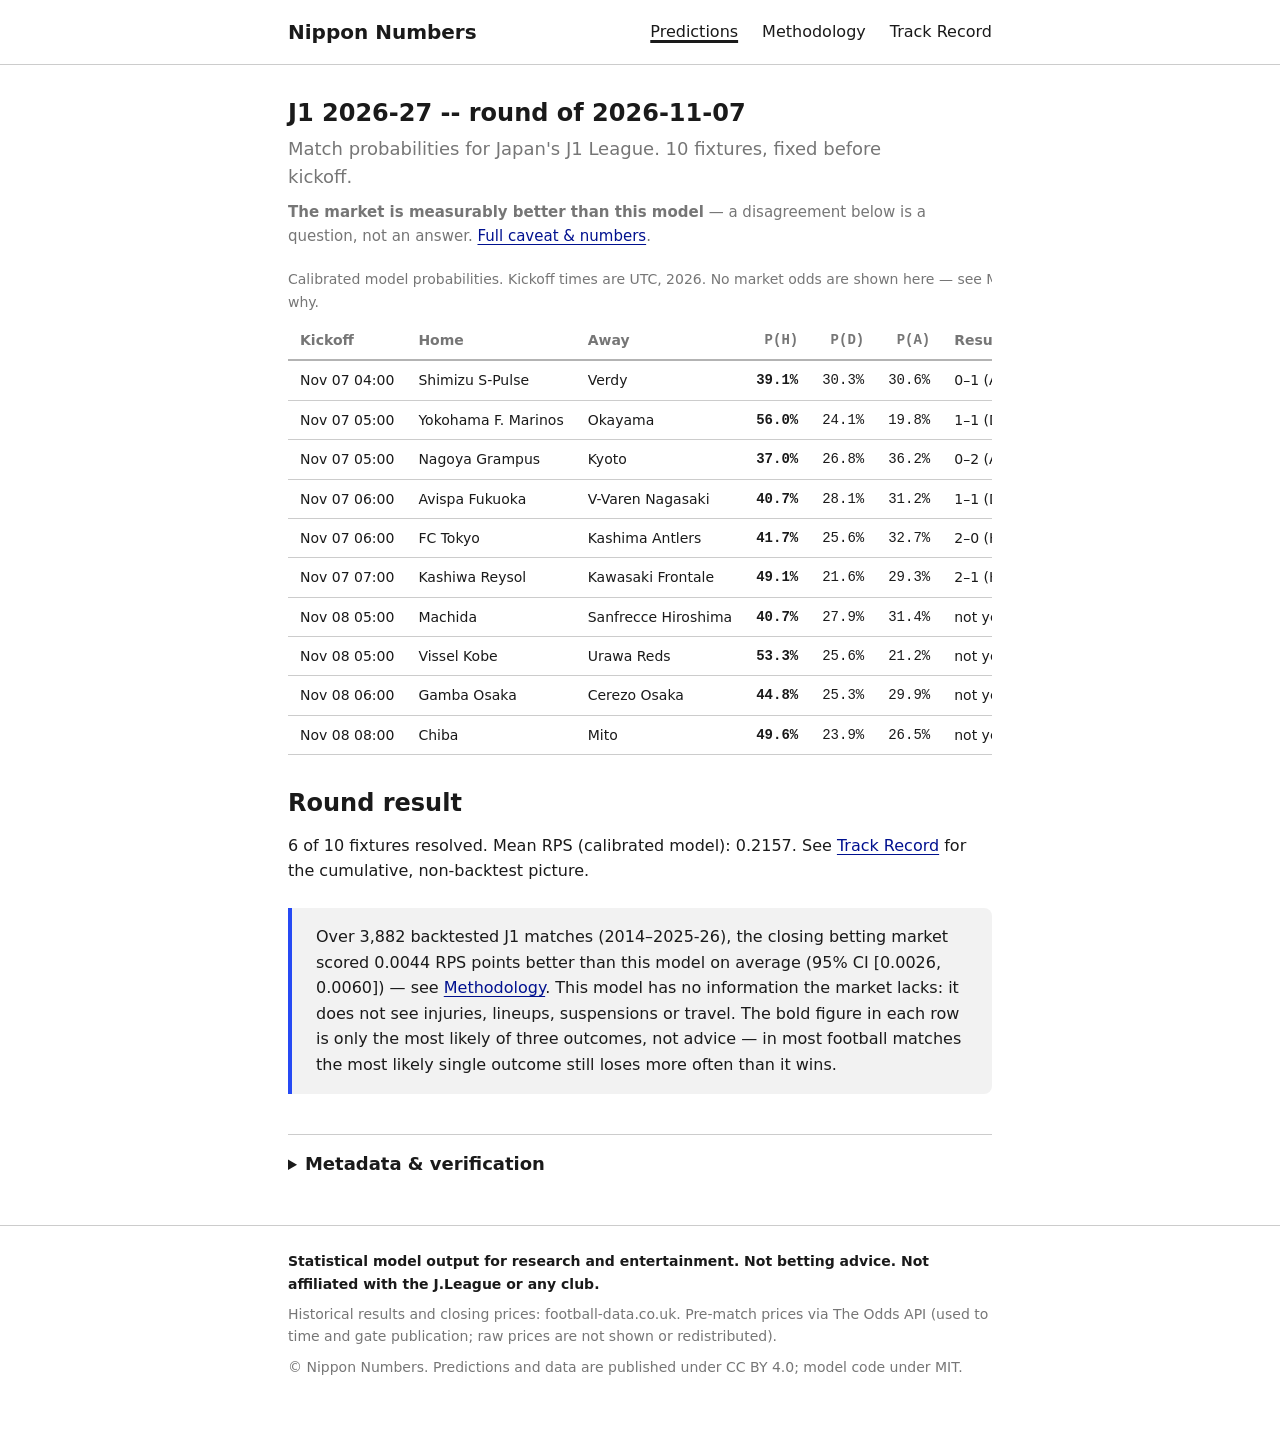
==== commit 6684faf9: "results: provisional scores from the odds API" ====
--- a/site/index.html
+++ b/site/index.html
@@ -49,7 +49,8 @@
   <td class="num">30.3%</td>
   <td class="num">30.6%</td>
   <td>
-    not yet played
+    0&ndash;1 (A)
+    &middot; provisional
   </td>
 </tr>
 <tr>
@@ -60,7 +61,8 @@
   <td class="num">24.1%</td>
   <td class="num">19.8%</td>
   <td>
-    not yet played
+    1&ndash;1 (D)
+    &middot; provisional
   </td>
 </tr>
 <tr>
@@ -71,7 +73,8 @@
   <td class="num">26.8%</td>
   <td class="num">36.2%</td>
   <td>
-    not yet played
+    0&ndash;2 (A)
+    &middot; provisional
   </td>
 </tr>
 <tr>
@@ -82,7 +85,8 @@
   <td class="num">28.1%</td>
   <td class="num">31.2%</td>
   <td>
-    not yet played
+    1&ndash;1 (D)
+    &middot; provisional
   </td>
 </tr>
 <tr>
@@ -93,7 +97,8 @@
   <td class="num">25.6%</td>
   <td class="num">32.7%</td>
   <td>
-    not yet played
+    2&ndash;0 (H)
+    &middot; provisional
   </td>
 </tr>
 <tr>
@@ -104,7 +109,8 @@
   <td class="num">21.6%</td>
   <td class="num">29.3%</td>
   <td>
-    not yet played
+    2&ndash;1 (H)
+    &middot; provisional
   </td>
 </tr>
 <tr>
@@ -155,6 +161,12 @@
 </table>
 </div>
 
+<h2>Round result</h2>
+<p>
+  6 of 10 fixtures resolved.
+  Mean RPS (calibrated model): 0.2157.
+  See <a href="record.html">Track Record</a> for the cumulative, non-backtest picture.
+</p>
 
 <div class="callout">
   <p>Over 3,882 backtested J1 matches (2014&ndash;2025-26), the closing betting market scored 0.0044 RPS points better than this model on average (95% CI [0.0026, 0.0060]) &mdash; see <a href="methodology.html">Methodology</a>. This model has no information the market lacks: it does not see injuries, lineups, suspensions or travel. The bold figure in each row is only the most likely of three outcomes, not advice &mdash; in most football matches the most likely single outcome still loses more often than it wins.</p>
@@ -168,7 +180,7 @@
     <dt>Trained as of (UTC)</dt><dd>2026-11-05 10:15 UTC</dd>
     <dt>Model version</dt><dd>footy-ev-phase2-dc-tb-v1</dd>
     <dt>params_hash</dt><dd>ea317b1dbde414553b28ff026b02ecdc2ba3b088e5d242b6cff416d721ed3f7f</dd>
-    <dt>File SHA-256</dt><dd>c1cf3b6546b9dfb54cb693aa4de2ff05b2ca16d32bba9fe366f6c78b1d144c52</dd>
+    <dt>File SHA-256</dt><dd>26a5b9b922d466513cd883ef7025563907084620bf2a948f3570532726607795</dd>
     <dt>Market snapshot SHA-256</dt><dd>bca6dd0a87e54922fa2c0ed295b13189fe48d7ee4258a58770aeae2a0471f966</dd>
     <dt>Training window</dt><dd>1882 matches, 29 teams, since 2021</dd>
     <dt>Publish gate</dt>
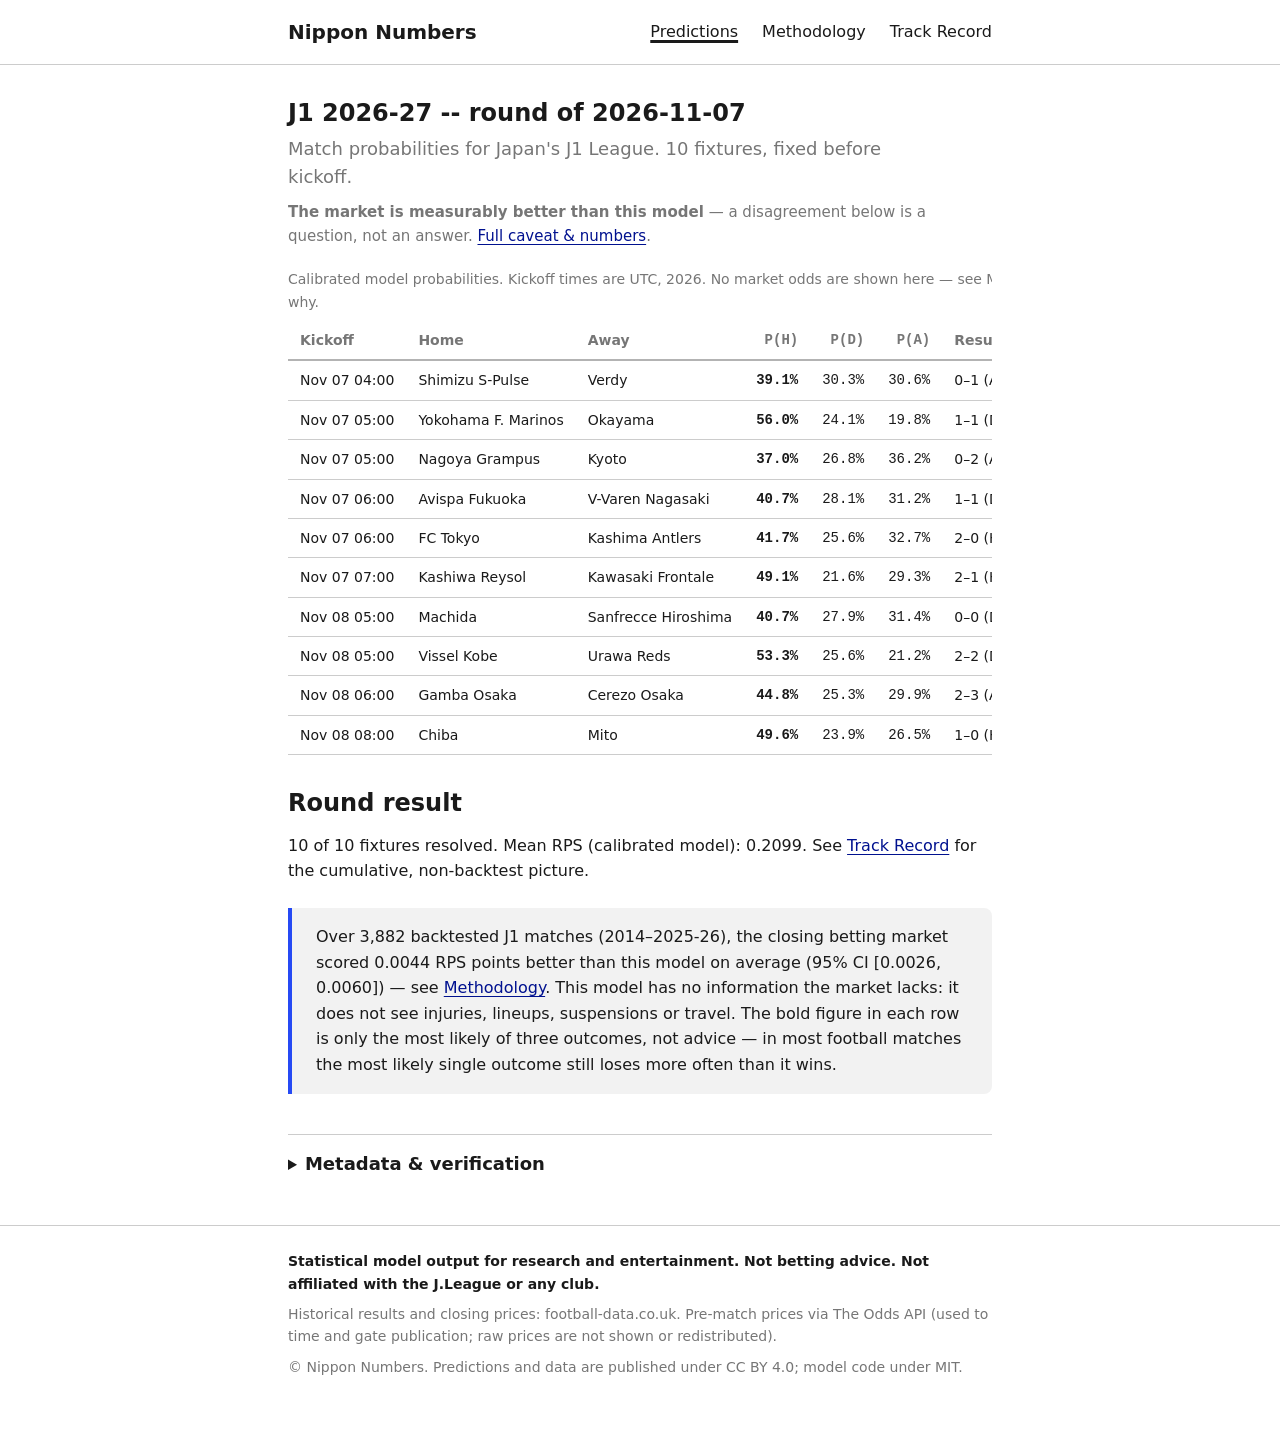
==== commit 60c35c1a: "results: provisional scores from the odds API" ====
--- a/site/index.html
+++ b/site/index.html
@@ -121,7 +121,8 @@
   <td class="num">27.9%</td>
   <td class="num">31.4%</td>
   <td>
-    not yet played
+    0&ndash;0 (D)
+    &middot; provisional
   </td>
 </tr>
 <tr>
@@ -132,7 +133,8 @@
   <td class="num">25.6%</td>
   <td class="num">21.2%</td>
   <td>
-    not yet played
+    2&ndash;2 (D)
+    &middot; provisional
   </td>
 </tr>
 <tr>
@@ -143,7 +145,8 @@
   <td class="num">25.3%</td>
   <td class="num">29.9%</td>
   <td>
-    not yet played
+    2&ndash;3 (A)
+    &middot; provisional
   </td>
 </tr>
 <tr>
@@ -154,7 +157,8 @@
   <td class="num">23.9%</td>
   <td class="num">26.5%</td>
   <td>
-    not yet played
+    1&ndash;0 (H)
+    &middot; provisional
   </td>
 </tr>
 </tbody>
@@ -163,8 +167,8 @@
 
 <h2>Round result</h2>
 <p>
-  6 of 10 fixtures resolved.
-  Mean RPS (calibrated model): 0.2157.
+  10 of 10 fixtures resolved.
+  Mean RPS (calibrated model): 0.2099.
   See <a href="record.html">Track Record</a> for the cumulative, non-backtest picture.
 </p>
 
@@ -180,7 +184,7 @@
     <dt>Trained as of (UTC)</dt><dd>2026-11-05 10:15 UTC</dd>
     <dt>Model version</dt><dd>footy-ev-phase2-dc-tb-v1</dd>
     <dt>params_hash</dt><dd>ea317b1dbde414553b28ff026b02ecdc2ba3b088e5d242b6cff416d721ed3f7f</dd>
-    <dt>File SHA-256</dt><dd>26a5b9b922d466513cd883ef7025563907084620bf2a948f3570532726607795</dd>
+    <dt>File SHA-256</dt><dd>f94b1964b50da80baa284b71ba29511096555edd07cb89d29e49c4cffc9f414d</dd>
     <dt>Market snapshot SHA-256</dt><dd>bca6dd0a87e54922fa2c0ed295b13189fe48d7ee4258a58770aeae2a0471f966</dd>
     <dt>Training window</dt><dd>1882 matches, 29 teams, since 2021</dd>
     <dt>Publish gate</dt>
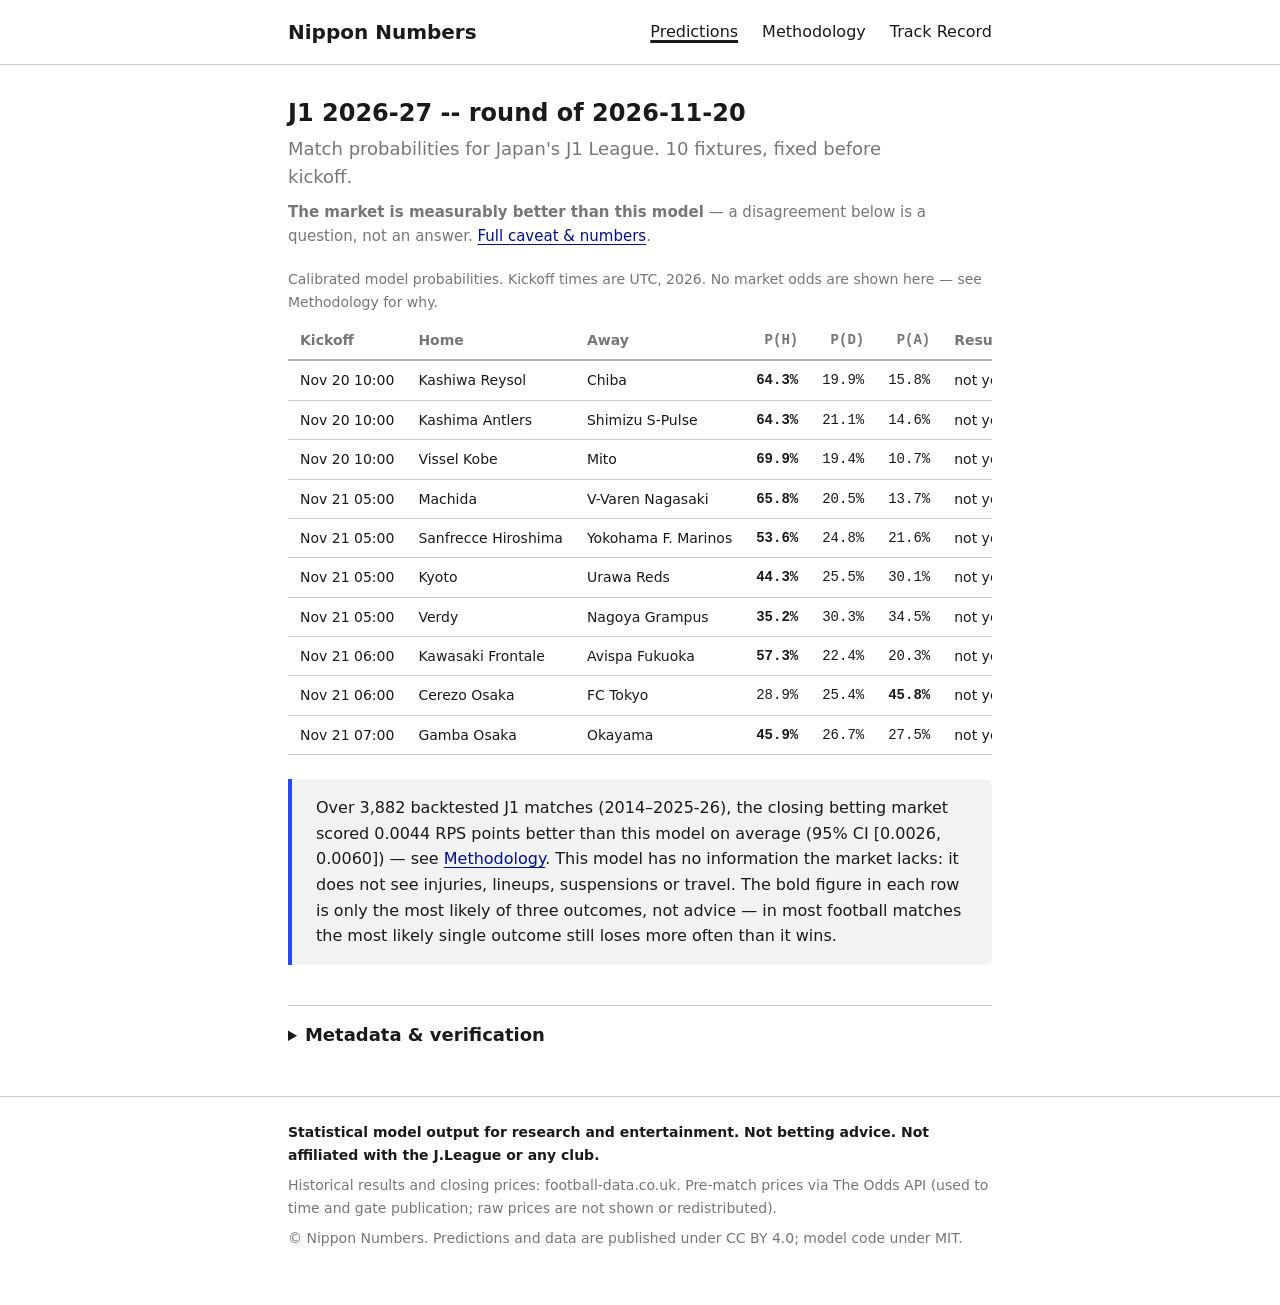
==== commit e0a52547: "site: rebuild for the new round" ====
--- a/site/index.html
+++ b/site/index.html
@@ -3,8 +3,8 @@
 <head>
 <meta charset="utf-8">
 <meta name="viewport" content="width=device-width, initial-scale=1">
-<title>J1 2026-27 -- round of 2026-11-07 · Nippon Numbers</title>
-<meta name="description" content="Pre-kickoff win/draw/loss probabilities for J1 2026-27 -- round of 2026-11-07, fixed before the matches were played and never edited afterwards.">
+<title>J1 2026-27 -- round of 2026-11-20 · Nippon Numbers</title>
+<meta name="description" content="Pre-kickoff win/draw/loss probabilities for J1 2026-27 -- round of 2026-11-20, fixed before the matches were played and never edited afterwards.">
 <link rel="stylesheet" href="style.css">
 </head>
 <body>
@@ -23,7 +23,7 @@
 <main>
   <div class="wrap">
 
-<h1 class="page-title">J1 2026-27 -- round of 2026-11-07</h1>
+<h1 class="page-title">J1 2026-27 -- round of 2026-11-20</h1>
 <p class="lede">Match probabilities for Japan's J1 League. 10 fixtures, fixed before kickoff.
 <span class="callout--inline"><strong>The market is measurably better than this model</strong> &mdash; a disagreement below is a question, not an answer. <a href="methodology.html">Full caveat &amp; numbers</a>.</span></p>
 <div class="table-scroll">
@@ -42,135 +42,119 @@
 </thead>
 <tbody>
 <tr>
-  <td>Nov 07 04:00</td>
+  <td>Nov 20 10:00</td>
+  <td>Kashiwa Reysol</td>
+  <td>Chiba</td>
+  <td class="num num--max">64.3%</td>
+  <td class="num">19.9%</td>
+  <td class="num">15.8%</td>
+  <td>
+    not yet played
+  </td>
+</tr>
+<tr>
+  <td>Nov 20 10:00</td>
+  <td>Kashima Antlers</td>
   <td>Shimizu S-Pulse</td>
+  <td class="num num--max">64.3%</td>
+  <td class="num">21.1%</td>
+  <td class="num">14.6%</td>
+  <td>
+    not yet played
+  </td>
+</tr>
+<tr>
+  <td>Nov 20 10:00</td>
+  <td>Vissel Kobe</td>
+  <td>Mito</td>
+  <td class="num num--max">69.9%</td>
+  <td class="num">19.4%</td>
+  <td class="num">10.7%</td>
+  <td>
+    not yet played
+  </td>
+</tr>
+<tr>
+  <td>Nov 21 05:00</td>
+  <td>Machida</td>
+  <td>V-Varen Nagasaki</td>
+  <td class="num num--max">65.8%</td>
+  <td class="num">20.5%</td>
+  <td class="num">13.7%</td>
+  <td>
+    not yet played
+  </td>
+</tr>
+<tr>
+  <td>Nov 21 05:00</td>
+  <td>Sanfrecce Hiroshima</td>
+  <td>Yokohama F. Marinos</td>
+  <td class="num num--max">53.6%</td>
+  <td class="num">24.8%</td>
+  <td class="num">21.6%</td>
+  <td>
+    not yet played
+  </td>
+</tr>
+<tr>
+  <td>Nov 21 05:00</td>
+  <td>Kyoto</td>
+  <td>Urawa Reds</td>
+  <td class="num num--max">44.3%</td>
+  <td class="num">25.5%</td>
+  <td class="num">30.1%</td>
+  <td>
+    not yet played
+  </td>
+</tr>
+<tr>
+  <td>Nov 21 05:00</td>
   <td>Verdy</td>
-  <td class="num num--max">39.1%</td>
+  <td>Nagoya Grampus</td>
+  <td class="num num--max">35.2%</td>
   <td class="num">30.3%</td>
-  <td class="num">30.6%</td>
-  <td>
-    0&ndash;1 (A)
-    &middot; provisional
-  </td>
-</tr>
-<tr>
-  <td>Nov 07 05:00</td>
-  <td>Yokohama F. Marinos</td>
+  <td class="num">34.5%</td>
+  <td>
+    not yet played
+  </td>
+</tr>
+<tr>
+  <td>Nov 21 06:00</td>
+  <td>Kawasaki Frontale</td>
+  <td>Avispa Fukuoka</td>
+  <td class="num num--max">57.3%</td>
+  <td class="num">22.4%</td>
+  <td class="num">20.3%</td>
+  <td>
+    not yet played
+  </td>
+</tr>
+<tr>
+  <td>Nov 21 06:00</td>
+  <td>Cerezo Osaka</td>
+  <td>FC Tokyo</td>
+  <td class="num">28.9%</td>
+  <td class="num">25.4%</td>
+  <td class="num num--max">45.8%</td>
+  <td>
+    not yet played
+  </td>
+</tr>
+<tr>
+  <td>Nov 21 07:00</td>
+  <td>Gamba Osaka</td>
   <td>Okayama</td>
-  <td class="num num--max">56.0%</td>
-  <td class="num">24.1%</td>
-  <td class="num">19.8%</td>
-  <td>
-    1&ndash;1 (D)
-    &middot; provisional
-  </td>
-</tr>
-<tr>
-  <td>Nov 07 05:00</td>
-  <td>Nagoya Grampus</td>
-  <td>Kyoto</td>
-  <td class="num num--max">37.0%</td>
-  <td class="num">26.8%</td>
-  <td class="num">36.2%</td>
-  <td>
-    0&ndash;2 (A)
-    &middot; provisional
-  </td>
-</tr>
-<tr>
-  <td>Nov 07 06:00</td>
-  <td>Avispa Fukuoka</td>
-  <td>V-Varen Nagasaki</td>
-  <td class="num num--max">40.7%</td>
-  <td class="num">28.1%</td>
-  <td class="num">31.2%</td>
-  <td>
-    1&ndash;1 (D)
-    &middot; provisional
-  </td>
-</tr>
-<tr>
-  <td>Nov 07 06:00</td>
-  <td>FC Tokyo</td>
-  <td>Kashima Antlers</td>
-  <td class="num num--max">41.7%</td>
-  <td class="num">25.6%</td>
-  <td class="num">32.7%</td>
-  <td>
-    2&ndash;0 (H)
-    &middot; provisional
-  </td>
-</tr>
-<tr>
-  <td>Nov 07 07:00</td>
-  <td>Kashiwa Reysol</td>
-  <td>Kawasaki Frontale</td>
-  <td class="num num--max">49.1%</td>
-  <td class="num">21.6%</td>
-  <td class="num">29.3%</td>
-  <td>
-    2&ndash;1 (H)
-    &middot; provisional
-  </td>
-</tr>
-<tr>
-  <td>Nov 08 05:00</td>
-  <td>Machida</td>
-  <td>Sanfrecce Hiroshima</td>
-  <td class="num num--max">40.7%</td>
-  <td class="num">27.9%</td>
-  <td class="num">31.4%</td>
-  <td>
-    0&ndash;0 (D)
-    &middot; provisional
-  </td>
-</tr>
-<tr>
-  <td>Nov 08 05:00</td>
-  <td>Vissel Kobe</td>
-  <td>Urawa Reds</td>
-  <td class="num num--max">53.3%</td>
-  <td class="num">25.6%</td>
-  <td class="num">21.2%</td>
-  <td>
-    2&ndash;2 (D)
-    &middot; provisional
-  </td>
-</tr>
-<tr>
-  <td>Nov 08 06:00</td>
-  <td>Gamba Osaka</td>
-  <td>Cerezo Osaka</td>
-  <td class="num num--max">44.8%</td>
-  <td class="num">25.3%</td>
-  <td class="num">29.9%</td>
-  <td>
-    2&ndash;3 (A)
-    &middot; provisional
-  </td>
-</tr>
-<tr>
-  <td>Nov 08 08:00</td>
-  <td>Chiba</td>
-  <td>Mito</td>
-  <td class="num num--max">49.6%</td>
-  <td class="num">23.9%</td>
-  <td class="num">26.5%</td>
-  <td>
-    1&ndash;0 (H)
-    &middot; provisional
+  <td class="num num--max">45.9%</td>
+  <td class="num">26.7%</td>
+  <td class="num">27.5%</td>
+  <td>
+    not yet played
   </td>
 </tr>
 </tbody>
 </table>
 </div>
 
-<h2>Round result</h2>
-<p>
-  10 of 10 fixtures resolved.
-  Mean RPS (calibrated model): 0.2099.
-  See <a href="record.html">Track Record</a> for the cumulative, non-backtest picture.
-</p>
 
 <div class="callout">
   <p>Over 3,882 backtested J1 matches (2014&ndash;2025-26), the closing betting market scored 0.0044 RPS points better than this model on average (95% CI [0.0026, 0.0060]) &mdash; see <a href="methodology.html">Methodology</a>. This model has no information the market lacks: it does not see injuries, lineups, suspensions or travel. The bold figure in each row is only the most likely of three outcomes, not advice &mdash; in most football matches the most likely single outcome still loses more often than it wins.</p>
@@ -180,13 +164,13 @@
   <summary><h2>Metadata &amp; verification</h2></summary>
 
   <dl class="meta">
-    <dt>Published (UTC)</dt><dd>2026-11-05 10:15 UTC</dd>
-    <dt>Trained as of (UTC)</dt><dd>2026-11-05 10:15 UTC</dd>
+    <dt>Published (UTC)</dt><dd>2026-11-19 11:03 UTC</dd>
+    <dt>Trained as of (UTC)</dt><dd>2026-11-19 11:03 UTC</dd>
     <dt>Model version</dt><dd>footy-ev-phase2-dc-tb-v1</dd>
     <dt>params_hash</dt><dd>ea317b1dbde414553b28ff026b02ecdc2ba3b088e5d242b6cff416d721ed3f7f</dd>
-    <dt>File SHA-256</dt><dd>f94b1964b50da80baa284b71ba29511096555edd07cb89d29e49c4cffc9f414d</dd>
-    <dt>Market snapshot SHA-256</dt><dd>bca6dd0a87e54922fa2c0ed295b13189fe48d7ee4258a58770aeae2a0471f966</dd>
-    <dt>Training window</dt><dd>1882 matches, 29 teams, since 2021</dd>
+    <dt>File SHA-256</dt><dd>7ec4c65fb441d3ffc27d982194a166d93c479fe5eb708ce1554e90f3e53bd7c6</dd>
+    <dt>Market snapshot SHA-256</dt><dd>4c80b2a06089228709fec903a141154de4269b63c2c9927c09ad16d9efbd21bf</dd>
+    <dt>Training window</dt><dd>1892 matches, 29 teams, since 2021</dd>
     <dt>Publish gate</dt>
     <dd>
       <span class="badge badge--ok">PASS</span>
@@ -195,7 +179,7 @@
 
   <h3>How to verify</h3>
   <p>
-    This file is committed as <code>predictions/j1_2026_2026-11-07.json</code> in the project's
+    This file is committed as <code>predictions/j1_2026_2026-11-20.json</code> in the project's
     git repository, with the SHA-256 shown above. On its own, a git commit
     timestamp is <strong>not</strong> strong third-party evidence that a
     prediction existed before kickoff &mdash; the author can set it to any date.
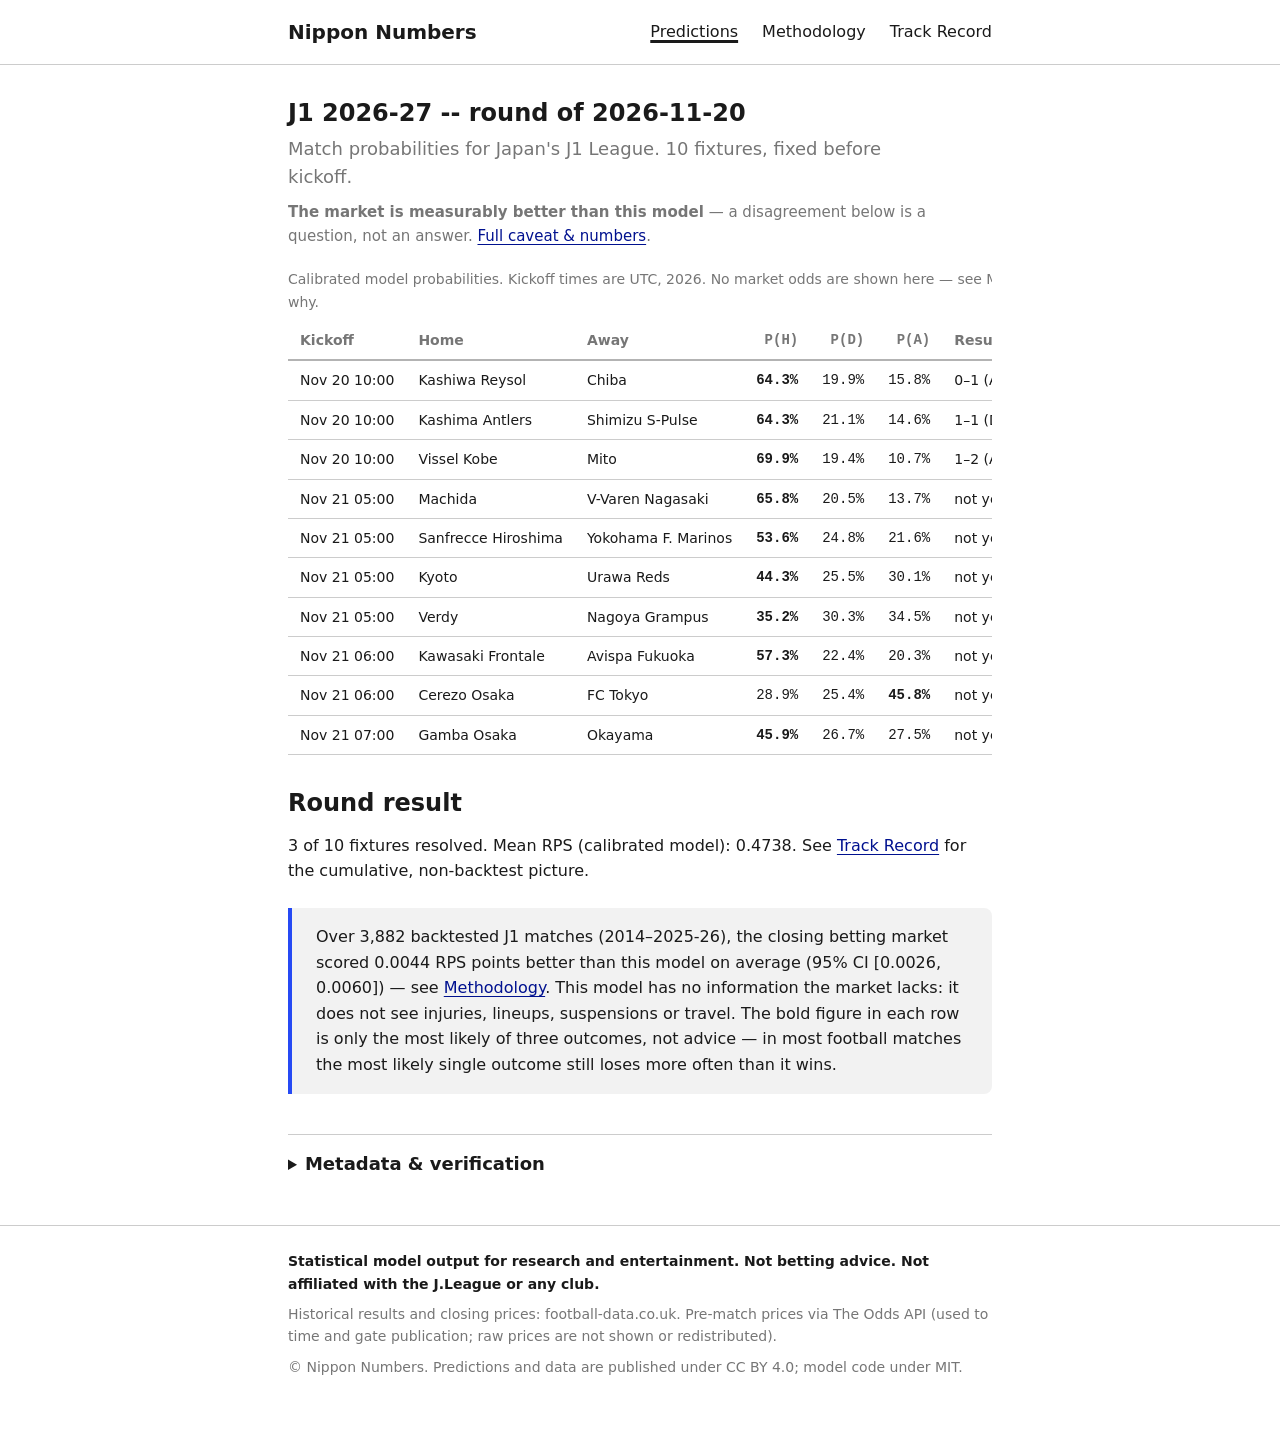
==== commit ff0a6a5b: "results: provisional scores from the odds API" ====
--- a/site/index.html
+++ b/site/index.html
@@ -49,7 +49,8 @@
   <td class="num">19.9%</td>
   <td class="num">15.8%</td>
   <td>
-    not yet played
+    0&ndash;1 (A)
+    &middot; provisional
   </td>
 </tr>
 <tr>
@@ -60,7 +61,8 @@
   <td class="num">21.1%</td>
   <td class="num">14.6%</td>
   <td>
-    not yet played
+    1&ndash;1 (D)
+    &middot; provisional
   </td>
 </tr>
 <tr>
@@ -71,7 +73,8 @@
   <td class="num">19.4%</td>
   <td class="num">10.7%</td>
   <td>
-    not yet played
+    1&ndash;2 (A)
+    &middot; provisional
   </td>
 </tr>
 <tr>
@@ -155,6 +158,12 @@
 </table>
 </div>
 
+<h2>Round result</h2>
+<p>
+  3 of 10 fixtures resolved.
+  Mean RPS (calibrated model): 0.4738.
+  See <a href="record.html">Track Record</a> for the cumulative, non-backtest picture.
+</p>
 
 <div class="callout">
   <p>Over 3,882 backtested J1 matches (2014&ndash;2025-26), the closing betting market scored 0.0044 RPS points better than this model on average (95% CI [0.0026, 0.0060]) &mdash; see <a href="methodology.html">Methodology</a>. This model has no information the market lacks: it does not see injuries, lineups, suspensions or travel. The bold figure in each row is only the most likely of three outcomes, not advice &mdash; in most football matches the most likely single outcome still loses more often than it wins.</p>
@@ -168,7 +177,7 @@
     <dt>Trained as of (UTC)</dt><dd>2026-11-19 11:03 UTC</dd>
     <dt>Model version</dt><dd>footy-ev-phase2-dc-tb-v1</dd>
     <dt>params_hash</dt><dd>ea317b1dbde414553b28ff026b02ecdc2ba3b088e5d242b6cff416d721ed3f7f</dd>
-    <dt>File SHA-256</dt><dd>7ec4c65fb441d3ffc27d982194a166d93c479fe5eb708ce1554e90f3e53bd7c6</dd>
+    <dt>File SHA-256</dt><dd>323a90badae69adc241826a34722478d6cc8b295528950d477aecb43e6e4640b</dd>
     <dt>Market snapshot SHA-256</dt><dd>4c80b2a06089228709fec903a141154de4269b63c2c9927c09ad16d9efbd21bf</dd>
     <dt>Training window</dt><dd>1892 matches, 29 teams, since 2021</dd>
     <dt>Publish gate</dt>
